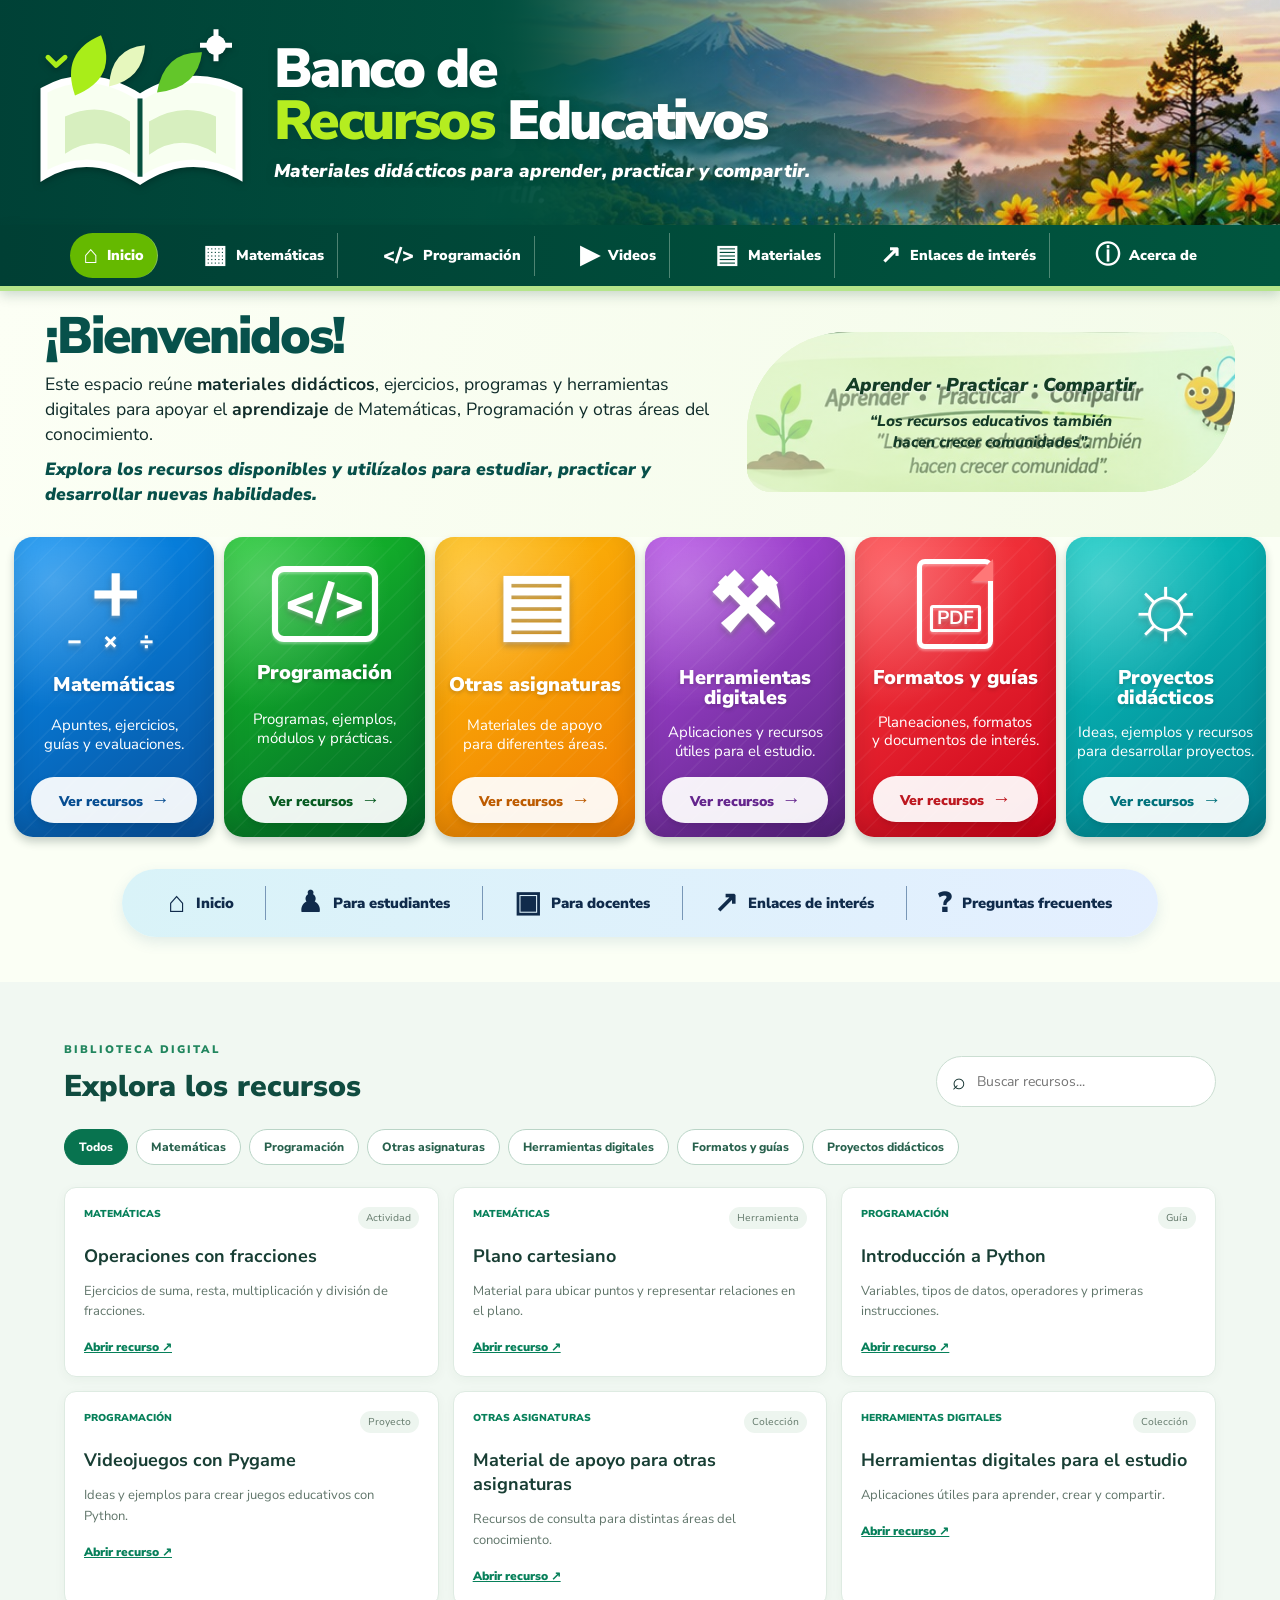
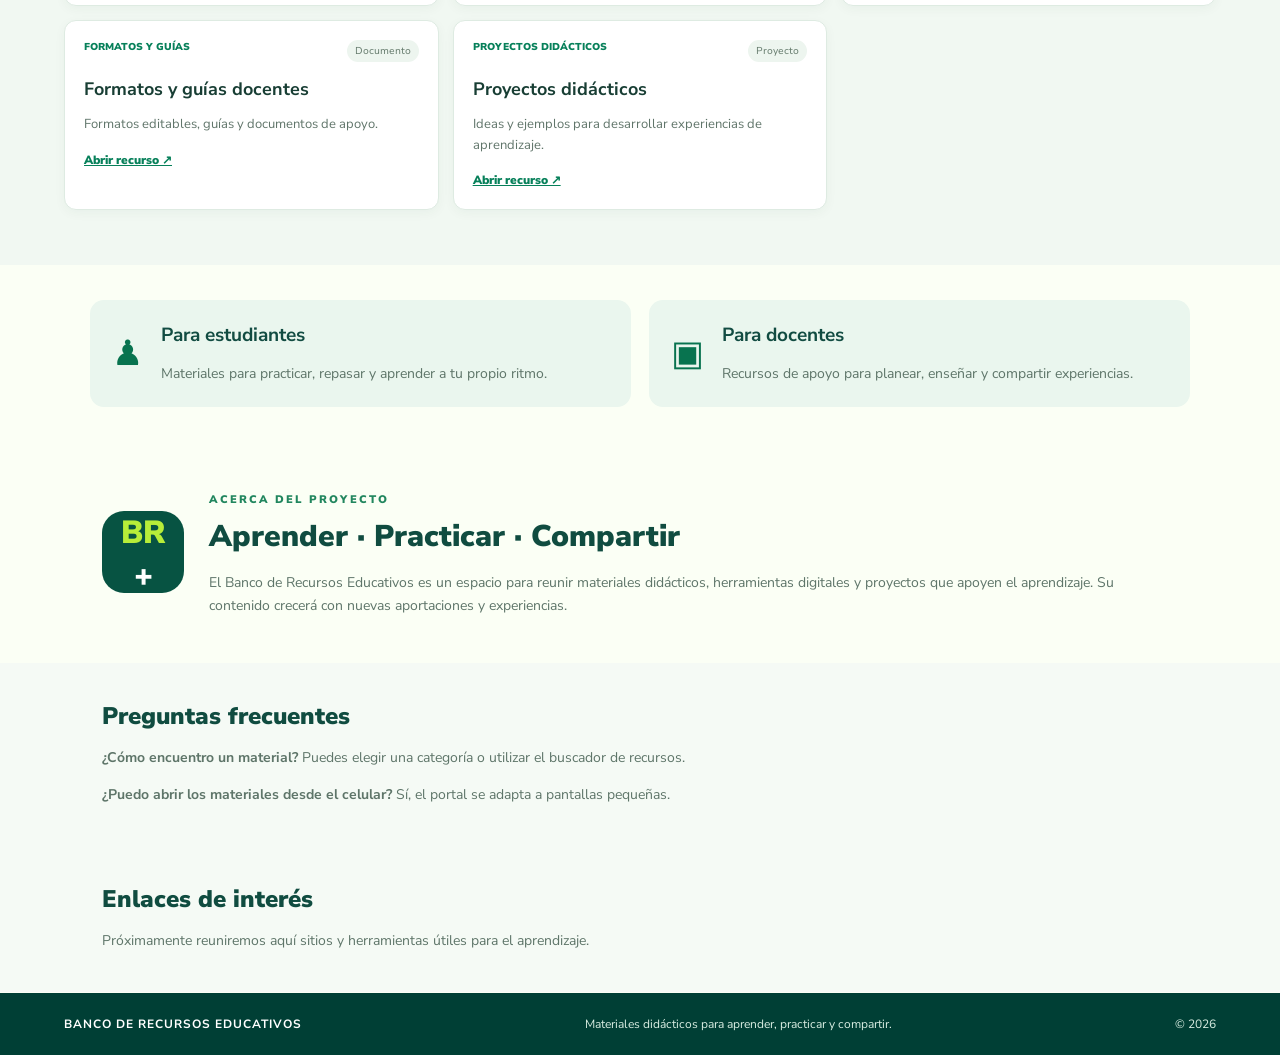
==== index.html @ 73410c65 "Add files via upload Primera Version del Portal Educativo" ====
<!DOCTYPE html>
<html lang="es">
<head>
  <meta charset="UTF-8">
  <meta name="viewport" content="width=device-width, initial-scale=1.0">
  <meta name="description" content="Banco de Recursos Educativos. Materiales didácticos para aprender, practicar y compartir.">
  <title>Banco de Recursos Educativos del CBT</title>
  <link rel="icon" href="img/logo.svg" type="image/svg+xml">
  <link rel="stylesheet" href="css/estilos.css">
</head>
<body>
<header id="inicio">
  <div class="masthead">
    <div class="masthead-landscape"></div>
    <a class="brand" href="#inicio" aria-label="Banco de Recursos Educativos, inicio">
      <img src="img/logo.svg" alt="" class="logo">
      <span class="brand-words">
        <strong>Banco de</strong>
        <strong><em>Recursos</em> Educativos</strong>
        <small>Materiales didácticos para aprender, practicar y compartir.</small>
      </span>
    </a>
  </div>

  <nav class="main-nav" aria-label="Navegación principal">
    <a class="nav-link active" href="#inicio"><span class="nav-icon">⌂</span>Inicio</a>
    <a class="nav-link" href="#matematicas" data-category="Matemáticas"><span class="nav-icon">▦</span>Matemáticas</a>
    <a class="nav-link" href="#programacion" data-category="Programación"><span class="nav-icon code">&lt;/&gt;</span>Programación</a>
    <a class="nav-link" href="#videos" data-category="Videos"><span class="nav-icon">▶</span>Videos</a>
    <a class="nav-link" href="#materiales"><span class="nav-icon">▤</span>Materiales</a>
    <a class="nav-link" href="#enlaces"><span class="nav-icon">↗</span>Enlaces de interés</a>
    <a class="nav-link" href="#acerca"><span class="nav-icon">ⓘ</span>Acerca de</a>
  </nav>
</header>

<main>
  <section class="welcome">
    <div class="welcome-text">
      <h1>¡Bienvenidos!</h1>
      <p>Este espacio reúne <b>materiales didácticos</b>, ejercicios, programas y herramientas digitales para apoyar el <b>aprendizaje</b> de Matemáticas, Programación y otras áreas del conocimiento.</p>
      <p class="welcome-slogan">Explora los recursos disponibles y utilízalos para estudiar, practicar y desarrollar nuevas habilidades.</p>
    </div>
    <div class="welcome-art" role="img" aria-label="Aprender, practicar y compartir">
      <img src="img/ilustracion-bienvenida.jpg" alt="">
      <div class="welcome-art-caption">
        <strong>Aprender · Practicar · Compartir</strong>
        <span>“Los recursos educativos también<br> hacen crecer comunidades”.</span>
      </div>
    </div>
  </section>

  <section class="category-grid" aria-label="Categorías principales">
    <a class="category-card math" id="matematicas" href="#recursos" data-filter="Matemáticas">
      <span class="category-icon math-icon">＋<small>− × ÷</small></span>
      <h2>Matemáticas</h2><p>Apuntes, ejercicios,<br> guías y evaluaciones.</p>
      <span class="card-button">Ver recursos <b>→</b></span>
    </a>
    <a class="category-card programming" id="programacion" href="#recursos" data-filter="Programación">
      <span class="category-icon code-icon">&lt;/&gt;</span>
      <h2>Programación</h2><p>Programas, ejemplos,<br> módulos y prácticas.</p>
      <span class="card-button">Ver recursos <b>→</b></span>
    </a>
    <a class="category-card subjects" href="#recursos" data-filter="Otras asignaturas">
      <span class="category-icon book-icon">▤</span>
      <h2>Otras asignaturas</h2><p>Materiales de apoyo<br> para diferentes áreas.</p>
      <span class="card-button">Ver recursos <b>→</b></span>
    </a>
    <a class="category-card tools" href="#recursos" data-filter="Herramientas digitales">
      <span class="category-icon tools-icon">⚒</span>
      <h2>Herramientas<br> digitales</h2><p>Aplicaciones y recursos<br> útiles para el estudio.</p>
      <span class="card-button">Ver recursos <b>→</b></span>
    </a>
    <a class="category-card guides" href="#recursos" data-filter="Formatos y guías">
      <span class="category-icon pdf-icon"><b>PDF</b></span>
      <h2>Formatos y guías</h2><p>Planeaciones, formatos<br> y documentos de interés.</p>
      <span class="card-button">Ver recursos <b>→</b></span>
    </a>
    <a class="category-card projects" href="#recursos" data-filter="Proyectos didácticos">
      <span class="category-icon bulb-icon">☼</span>
      <h2>Proyectos didácticos</h2><p>Ideas, ejemplos y recursos<br> para desarrollar proyectos.</p>
      <span class="card-button">Ver recursos <b>→</b></span>
    </a>
  </section>

  <nav class="quick-links" aria-label="Accesos rápidos">
    <a href="#inicio"><span>⌂</span>Inicio</a><i></i>
    <a href="#para-estudiantes"><span>♟</span>Para estudiantes</a><i></i>
    <a href="#para-docentes"><span>▣</span>Para docentes</a><i></i>
    <a href="#enlaces"><span>↗</span>Enlaces de interés</a><i></i>
    <a href="#faq"><span>?</span>Preguntas frecuentes</a>
  </nav>

  <section class="resource-section" id="recursos">
    <div class="section-heading" id="materiales">
      <div><span class="eyebrow">BIBLIOTECA DIGITAL</span><h2>Explora los recursos</h2></div>
      <label class="search-box"><span>⌕</span><input id="searchInput" type="search" placeholder="Buscar recursos..." aria-label="Buscar recursos"></label>
    </div>
    <div class="filters" id="filters">
      <button class="filter-button selected" data-filter="Todos">Todos</button>
      <button class="filter-button" data-filter="Matemáticas">Matemáticas</button>
      <button class="filter-button" data-filter="Programación">Programación</button>
      <button class="filter-button" data-filter="Otras asignaturas">Otras asignaturas</button>
      <button class="filter-button" data-filter="Herramientas digitales">Herramientas digitales</button>
      <button class="filter-button" data-filter="Formatos y guías">Formatos y guías</button>
      <button class="filter-button" data-filter="Proyectos didácticos">Proyectos didácticos</button>
    </div>
    <div class="resource-grid" id="resourceGrid" aria-live="polite"></div>
    <p class="empty-state" id="emptyState" hidden>No hay recursos que coincidan con la búsqueda.</p>
  </section>

  <section class="audience-section">
    <article id="para-estudiantes"><span class="audience-icon">♟</span><div><h2>Para estudiantes</h2><p>Materiales para practicar, repasar y aprender a tu propio ritmo.</p></div></article>
    <article id="para-docentes"><span class="audience-icon">▣</span><div><h2>Para docentes</h2><p>Recursos de apoyo para planear, enseñar y compartir experiencias.</p></div></article>
  </section>

  <section class="about-section" id="acerca">
    <div class="about-logo">BR<span>+</span></div>
    <div><span class="eyebrow">ACERCA DEL PROYECTO</span><h2>Aprender · Practicar · Compartir</h2><p>El Banco de Recursos Educativos es un espacio para reunir materiales didácticos, herramientas digitales y proyectos que apoyen el aprendizaje. Su contenido crecerá con nuevas aportaciones y experiencias.</p></div>
  </section>
  <section class="faq-section" id="faq"><h2>Preguntas frecuentes</h2><p><b>¿Cómo encuentro un material?</b> Puedes elegir una categoría o utilizar el buscador de recursos.</p><p><b>¿Puedo abrir los materiales desde el celular?</b> Sí, el portal se adapta a pantallas pequeñas.</p></section>
  <section class="links-section" id="enlaces"><h2>Enlaces de interés</h2><p>Próximamente reuniremos aquí sitios y herramientas útiles para el aprendizaje.</p></section>
  <section id="videos" class="videos-anchor" aria-label="Videos"></section>
</main>

<footer><strong>BANCO DE RECURSOS EDUCATIVOS</strong><span>Materiales didácticos para aprender, practicar y compartir.</span><span>© <span id="year"></span></span></footer>
<script src="js/recursos.js"></script>
<script src="js/app.js"></script>
</body>
</html>
---- css/estilos.css ----
@import url('https://fonts.googleapis.com/css2?family=Nunito+Sans:wght@400;600;700;800;900&display=swap');
:root{--green:#004d3e;--green2:#006247;--lime:#75c900;--ink:#073f3d;--paper:#fbfff5;--text:#102f2d}
*{box-sizing:border-box}html{scroll-behavior:smooth}body{margin:0;background:var(--paper);color:var(--text);font-family:'Nunito Sans',Arial,sans-serif}
.masthead{height:225px;position:relative;overflow:hidden;background:linear-gradient(100deg,#004d43,#08735d 53%,#f9c77d);display:flex;align-items:center;padding:16px 2.5%;isolation:isolate}
.masthead-landscape{position:absolute;z-index:-1;right:0;top:0;width:62%;height:100%;background:linear-gradient(90deg,#00624d00,#004d3a12),url('../img/paisaje-encabezado.jpg') center 45%/cover no-repeat;mask-image:linear-gradient(90deg,transparent 0%,#000 18%)}
.masthead:after{content:"";position:absolute;z-index:-1;inset:0;background:linear-gradient(90deg,rgba(0,65,54,.98) 0%,rgba(0,76,59,.9) 40%,rgba(0,76,59,.08) 75%,transparent)}
.brand{display:flex;align-items:center;gap:22px;text-decoration:none;color:#fff;position:relative;z-index:1}.logo{width:220px;height:185px;object-fit:contain;filter:drop-shadow(0 3px 3px #002c24aa)}.brand-words{display:flex;flex-direction:column;line-height:.96;text-shadow:0 2px 8px #003c3377}.brand-words strong{font-size:clamp(35px,4.3vw,61px);font-weight:900;letter-spacing:-2.6px}.brand-words em{font-style:normal;color:#b5ed20}.brand-words small{font-size:clamp(12px,1.45vw,20px);font-weight:900;font-style:italic;letter-spacing:.1px;margin-top:12px;line-height:1.2}
.main-nav{height:66px;background:linear-gradient(90deg,#003f34,#00563f);display:flex;align-items:center;justify-content:space-evenly;padding:0 3%;border-bottom:5px solid #b5e58a;position:relative;z-index:2;box-shadow:0 4px 12px #003c2c33}.nav-link{color:white;text-decoration:none;display:flex;align-items:center;gap:9px;padding:10px 13px;border-right:1px solid #a8c9b677;font-size:clamp(11px,1.12vw,16px);font-weight:900;white-space:nowrap}.nav-link:last-child{border:0}.nav-link:hover,.nav-link.active{background:#65b900;border-radius:30px}.nav-icon{font-size:25px;line-height:1}.nav-icon.code{font-size:20px;font-weight:900}
.welcome{display:grid;grid-template-columns:1.25fr .9fr;gap:25px;align-items:center;padding:20px 3.5% 24px;background:linear-gradient(105deg,#fcfff5,#f3fbe9)}.welcome-text h1{font-size:clamp(38px,4vw,58px);font-weight:900;letter-spacing:-2px;color:#07514b;line-height:1;margin:0 0 10px}.welcome-text p{font-size:clamp(14px,1.38vw,19px);line-height:1.42;margin:5px 0;color:#102c2a}.welcome-text .welcome-slogan{font-weight:900;font-style:italic;color:#07504a;margin-top:10px}.welcome-art{height:160px;border-radius:100px 24px 100px 24px;background:#e2f7c9;overflow:hidden;position:relative;display:flex;align-items:center;justify-content:center;box-shadow:inset 0 0 20px #a8d98a55}.welcome-art img{position:absolute;inset:0;width:100%;height:100%;object-fit:cover;object-position:center}.welcome-art-caption{position:absolute;inset:0;display:flex;flex-direction:column;justify-content:center;align-items:center;text-align:center;background:linear-gradient(90deg,#dff5c8aa,#dff5c866);padding:10px}.welcome-art-caption strong{font-size:clamp(14px,1.45vw,20px);font-weight:900;font-style:italic;color:#143d25;text-shadow:0 1px 2px #fff}.welcome-art-caption span{font-size:clamp(12px,1.2vw,16px);font-weight:800;font-style:italic;color:#153b28;margin-top:12px}
.category-grid{padding:0 1.1% 27px;display:grid;grid-template-columns:repeat(6,minmax(0,1fr));gap:10px}.category-card{min-height:300px;border-radius:19px;padding:17px 9px 14px;text-align:center;color:#fff;text-decoration:none;display:flex;flex-direction:column;align-items:center;justify-content:space-between;position:relative;overflow:hidden;box-shadow:0 5px 9px #102b2638,inset 0 -15px 28px #0002;transition:transform .2s,box-shadow .2s}.category-card:before{content:"";position:absolute;inset:0;pointer-events:none;background:radial-gradient(circle at 20% 15%,#ffffff42,transparent 42%),repeating-linear-gradient(135deg,transparent 0 16px,#ffffff0b 17px 18px)}.category-card:hover{transform:translateY(-6px);box-shadow:0 12px 20px #102b2640}.math{background:linear-gradient(145deg,#078ff3,#07509b)}.programming{background:linear-gradient(145deg,#19c82c,#006226)}.subjects{background:linear-gradient(145deg,#ffbd0a,#ee7900)}.tools{background:linear-gradient(145deg,#b54be7,#55217d)}.guides{background:linear-gradient(145deg,#ff4145,#c90016)}.projects{background:linear-gradient(145deg,#0bcac4,#007c8b)}
.category-icon{height:105px;display:flex;align-items:center;justify-content:center;flex-direction:column;font-weight:900;font-size:76px;line-height:.9;text-shadow:0 4px 7px #0004;filter:drop-shadow(0 2px 1px #fff5);position:relative}.category-icon small{font-size:25px;letter-spacing:7px;margin-top:3px}.code-icon{height:76px;width:106px;border:6px solid #fff;border-radius:12px;font-size:51px;margin-top:12px}.book-icon{font-size:82px}.tools-icon{font-size:80px}.pdf-icon{width:76px;height:90px;border:5px solid #fff;border-radius:8px;font-size:0;position:relative;margin-top:5px}.pdf-icon:before{content:"";position:absolute;right:-5px;top:-5px;border-left:22px solid transparent;border-bottom:22px solid #ff7777}.pdf-icon b{font-size:19px;border:3px solid #fff;border-radius:3px;padding:2px 4px;margin-top:30px}.bulb-icon{font-size:91px}.category-card h2{font-size:clamp(16px,1.55vw,23px);font-weight:900;line-height:1.04;margin:5px 0;text-shadow:0 2px 4px #0003;position:relative}.category-card p{font-size:clamp(11px,1.17vw,16px);line-height:1.25;margin:5px 0 12px;position:relative}.card-button{background:#ffffffed;color:#064d91;border-radius:30px;padding:10px 12px;width:91%;font-size:clamp(11px,1.1vw,15px);font-weight:900;box-shadow:0 3px 7px #0002;position:relative}.programming .card-button{color:#075b21}.subjects .card-button{color:#bd5b00}.tools .card-button{color:#64258d}.guides .card-button{color:#bd1820}.projects .card-button{color:#00717b}.card-button b{font-size:19px;margin-left:4px}
.quick-links{margin:5px auto 45px;width:81%;min-height:68px;border-radius:50px;background:linear-gradient(100deg,#d9f3f8,#e4efff);display:flex;align-items:center;justify-content:space-evenly;padding:10px 15px;box-shadow:0 5px 14px #3b719522}.quick-links a{display:flex;align-items:center;gap:10px;color:#102b4b;text-decoration:none;font-size:clamp(11px,1.15vw,16px);font-weight:900;white-space:nowrap}.quick-links a span{font-size:29px}.quick-links i{height:34px;border-left:1px solid #7897b7}
.resource-section{padding:55px 5%;background:#f1f8f2}.section-heading{display:flex;align-items:end;justify-content:space-between;gap:20px}.eyebrow{font-size:11px;letter-spacing:2px;color:#21865e;font-weight:900}.section-heading h2,.about-section h2,.faq-section h2,.links-section h2{font-size:30px;color:#104c40;margin:7px 0 0;font-weight:900}.search-box{display:flex;align-items:center;gap:9px;background:#fff;border:1px solid #cbded2;border-radius:30px;padding:9px 15px;width:280px}.search-box span{font-size:23px}.search-box input{border:0;outline:0;width:100%;font:14px 'Nunito Sans'}.filters{display:flex;gap:8px;flex-wrap:wrap;margin:22px 0}.filter-button{border:1px solid #bad5c7;background:white;color:#28614d;border-radius:30px;padding:9px 14px;font:800 12px 'Nunito Sans';cursor:pointer}.filter-button.selected,.filter-button:hover{background:#08734f;color:white;border-color:#08734f}.resource-grid{display:grid;grid-template-columns:repeat(3,1fr);gap:14px}.resource-card{background:#fff;border:1px solid #deebe2;border-radius:12px;padding:19px;box-shadow:0 3px 12px #173d2c0b}.resource-meta{display:flex;justify-content:space-between;gap:8px}.resource-tag{font-size:10px;font-weight:900;color:#07805a;text-transform:uppercase}.resource-type{font-size:10px;color:#647a6c;background:#edf5ef;padding:4px 8px;border-radius:20px}.resource-card h3{font-size:18px;margin:15px 0 7px;color:#183e34}.resource-card p{font-size:13px;color:#60756a;line-height:1.6}.resource-link{font-size:12px;font-weight:900;color:#07805a}.empty-state{text-align:center;padding:25px;color:#60756a}.audience-section{display:grid;grid-template-columns:1fr 1fr;gap:18px;padding:35px 7%}.audience-section article{display:flex;gap:18px;align-items:center;background:#eaf6ee;padding:22px;border-radius:14px}.audience-icon{font-size:35px;color:#08734f}.audience-section h2{font-size:19px;margin:0;color:#124c42}.audience-section p,.about-section p,.faq-section p,.links-section p{font-size:14px;color:#5e7569;line-height:1.65;margin-bottom:0}.about-section{padding:45px 8%;display:flex;align-items:center;gap:25px}.about-logo{width:82px;height:82px;flex-shrink:0;border-radius:22px;background:#075342;color:#b7ed39;display:grid;place-items:center;font-size:32px;font-weight:900}.about-logo span{color:white}.faq-section,.links-section{padding:30px 8% 40px;background:#f5faf5}.faq-section h2,.links-section h2{font-size:24px}.videos-anchor{height:1px}footer{background:#003f35;color:#d9eee3;padding:23px 5%;display:flex;justify-content:space-between;gap:12px;flex-wrap:wrap;font-size:12px}footer strong{color:white;letter-spacing:1px}
@media(max-width:1100px){.category-grid{grid-template-columns:repeat(3,1fr)}.category-card{min-height:270px}.nav-link{padding:9px 7px}.brand-words strong{font-size:45px}}
@media(max-width:700px){.masthead{height:155px;padding:10px 3%}.masthead-landscape{width:45%;opacity:.7}.brand{gap:8px}.logo{width:86px;height:115px}.brand-words strong{font-size:clamp(23px,6vw,34px);letter-spacing:-1px}.brand-words small{font-size:9px;margin-top:7px}.main-nav{height:auto;min-height:54px;overflow-x:auto;justify-content:flex-start;padding:5px}.nav-link{font-size:11px;padding:8px 12px}.nav-icon{font-size:18px}.welcome{grid-template-columns:1fr;padding:23px 5%;gap:16px}.welcome-text h1{font-size:39px}.welcome-text p{font-size:14px}.welcome-art{height:125px}.category-grid{grid-template-columns:repeat(2,minmax(0,1fr));padding:0 3% 22px;gap:9px}.category-card{min-height:235px;padding:13px 7px}.category-icon{height:78px;font-size:56px}.category-icon small{font-size:18px}.code-icon{height:58px;width:80px;font-size:38px;border-width:4px}.pdf-icon{height:72px;width:61px}.pdf-icon b{font-size:14px;margin-top:25px}.category-card h2{font-size:17px}.category-card p{font-size:12px}.card-button{font-size:12px;padding:8px}.quick-links{width:94%;overflow-x:auto;justify-content:flex-start;gap:15px;border-radius:22px}.quick-links a{font-size:11px}.quick-links a span{font-size:22px}.quick-links i{height:24px}.section-heading{align-items:stretch;flex-direction:column}.search-box{width:100%}.resource-grid,.audience-section{grid-template-columns:1fr}.about-section{padding:35px 6%;align-items:flex-start}.about-logo{width:62px;height:62px;font-size:24px}.about-section h2{font-size:23px}footer{flex-direction:column}}
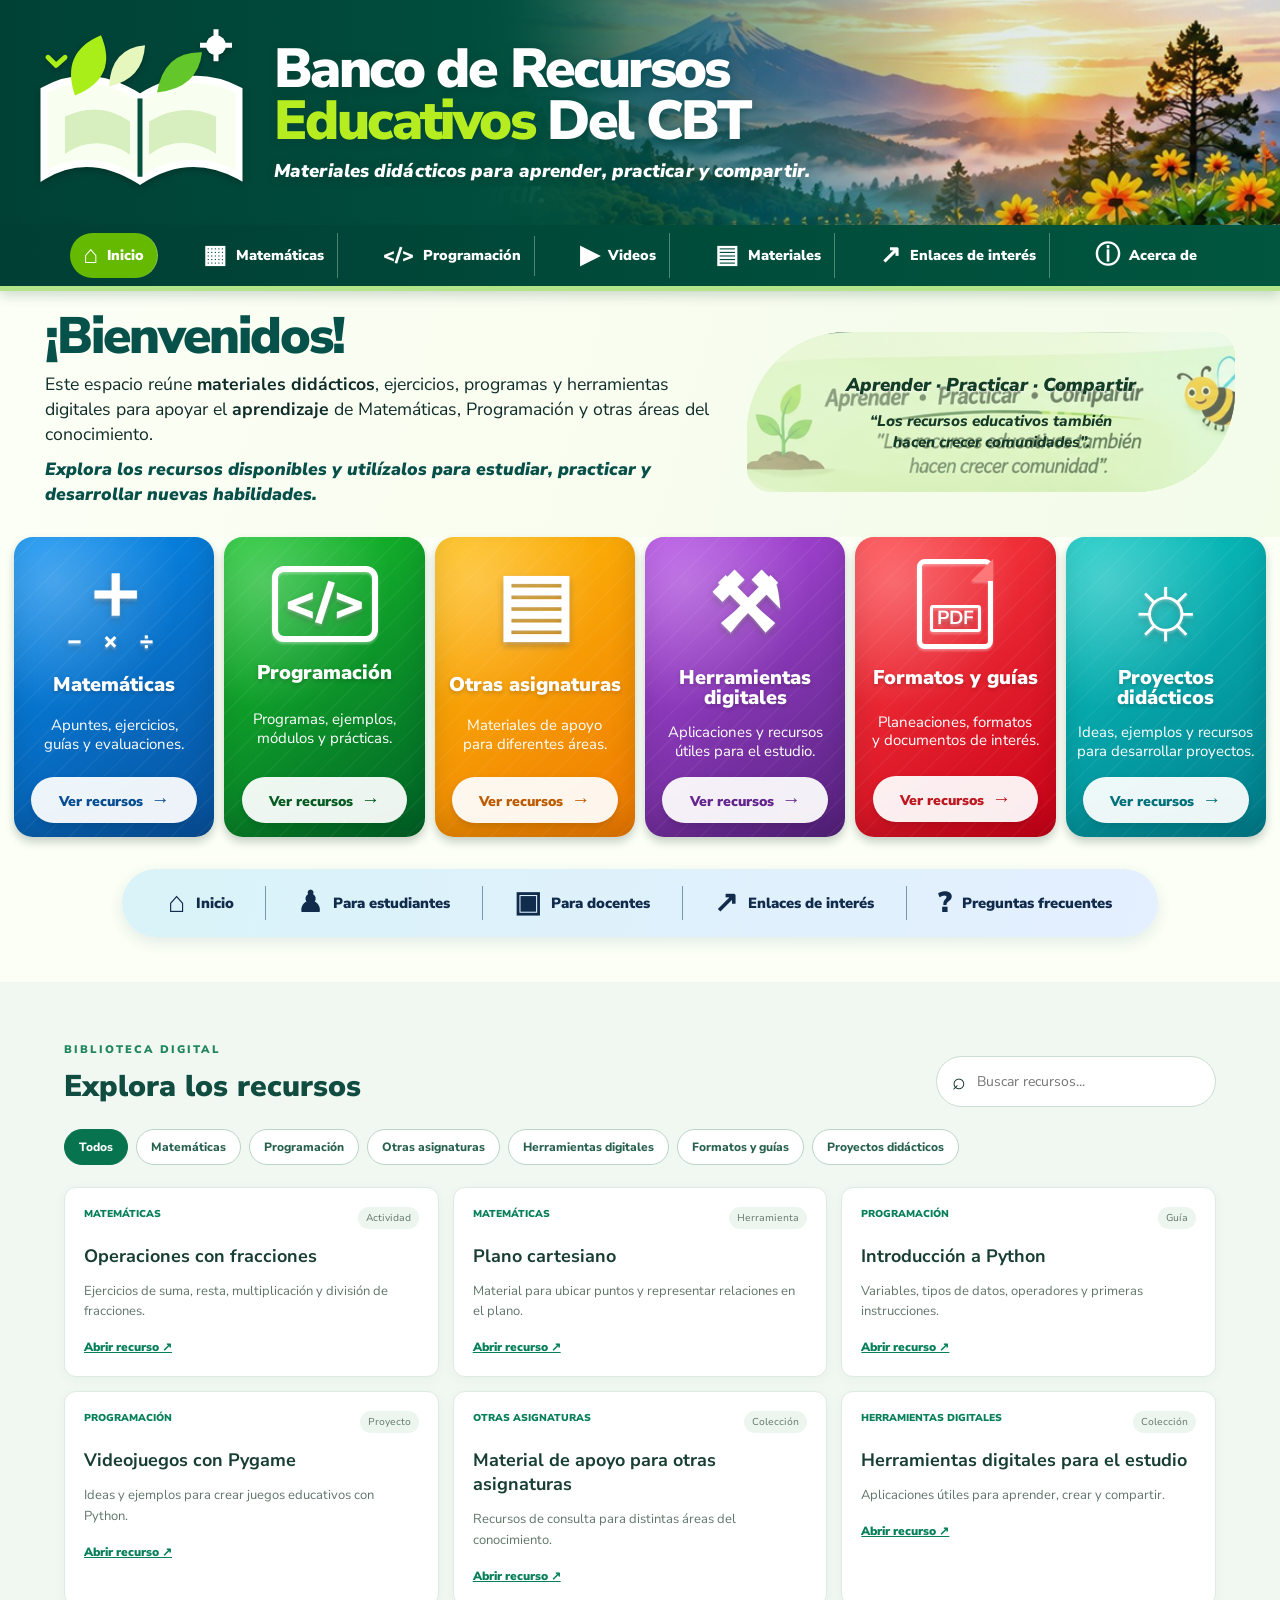
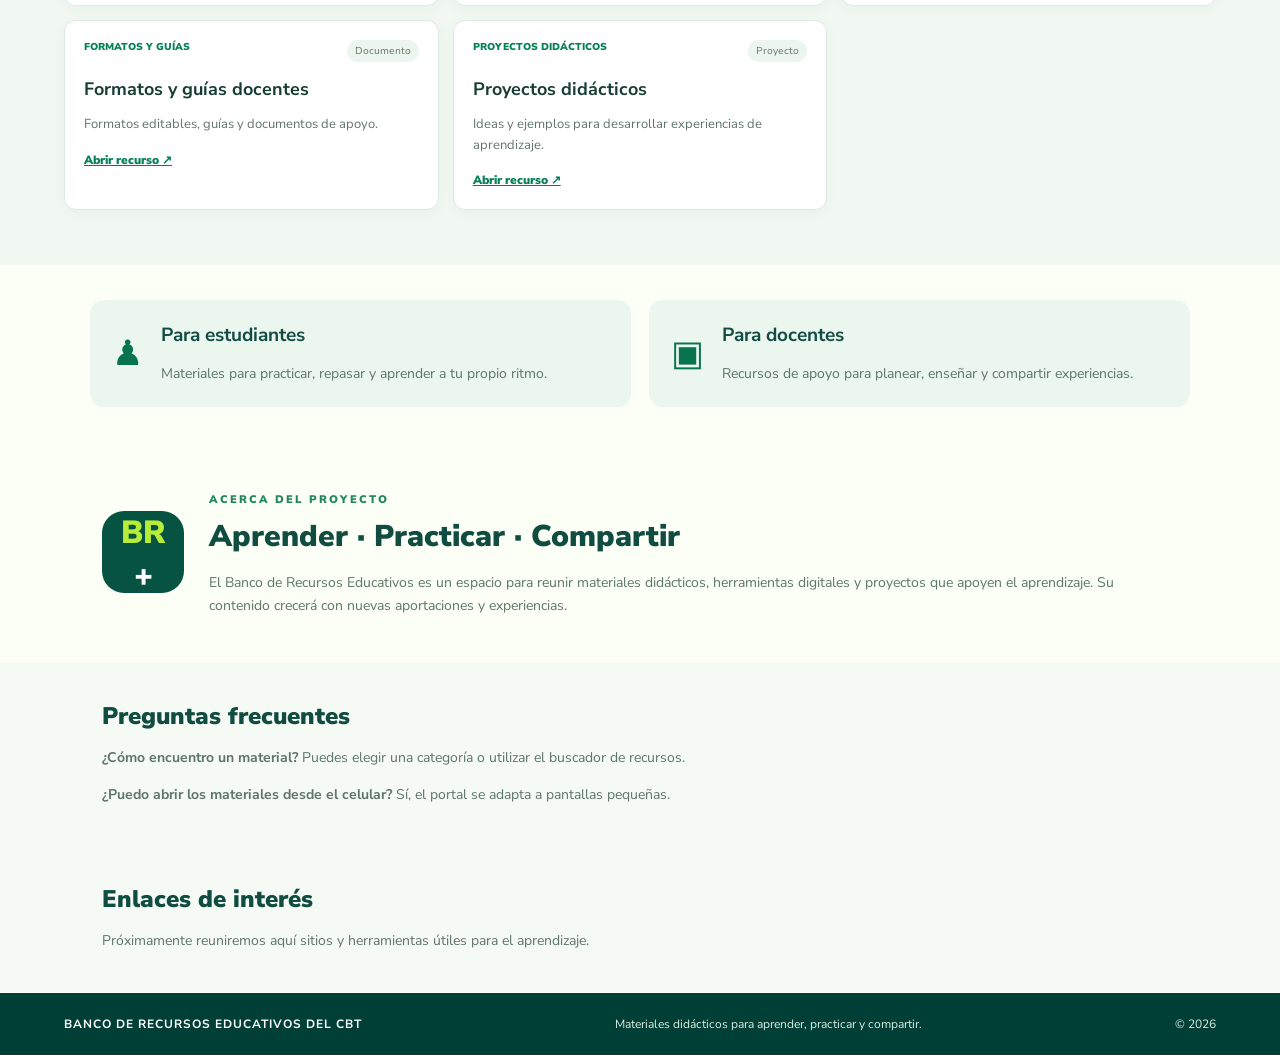
==== commit 60ff0ab0: "Add files via upload segunda version agregando cbt en el titulo" ====
--- a/index.html
+++ b/index.html
@@ -3,7 +3,7 @@
 <head>
   <meta charset="UTF-8">
   <meta name="viewport" content="width=device-width, initial-scale=1.0">
-  <meta name="description" content="Banco de Recursos Educativos. Materiales didácticos para aprender, practicar y compartir.">
+  <meta name="description" content="Banco de Recursos Educativos del CBT. Materiales didácticos para aprender, practicar y compartir.">
   <title>Banco de Recursos Educativos del CBT</title>
   <link rel="icon" href="img/logo.svg" type="image/svg+xml">
   <link rel="stylesheet" href="css/estilos.css">
@@ -15,8 +15,8 @@
     <a class="brand" href="#inicio" aria-label="Banco de Recursos Educativos, inicio">
       <img src="img/logo.svg" alt="" class="logo">
       <span class="brand-words">
-        <strong>Banco de</strong>
-        <strong><em>Recursos</em> Educativos</strong>
+        <strong>Banco de Recursos</strong>
+        <strong><em>Educativos</em> Del CBT</strong>
         <small>Materiales didácticos para aprender, practicar y compartir.</small>
       </span>
     </a>
@@ -122,7 +122,7 @@
   <section id="videos" class="videos-anchor" aria-label="Videos"></section>
 </main>
 
-<footer><strong>BANCO DE RECURSOS EDUCATIVOS</strong><span>Materiales didácticos para aprender, practicar y compartir.</span><span>© <span id="year"></span></span></footer>
+<footer><strong>BANCO DE RECURSOS EDUCATIVOS DEL CBT</strong><span>Materiales didácticos para aprender, practicar y compartir.</span><span>© <span id="year"></span></span></footer>
 <script src="js/recursos.js"></script>
 <script src="js/app.js"></script>
 </body>
